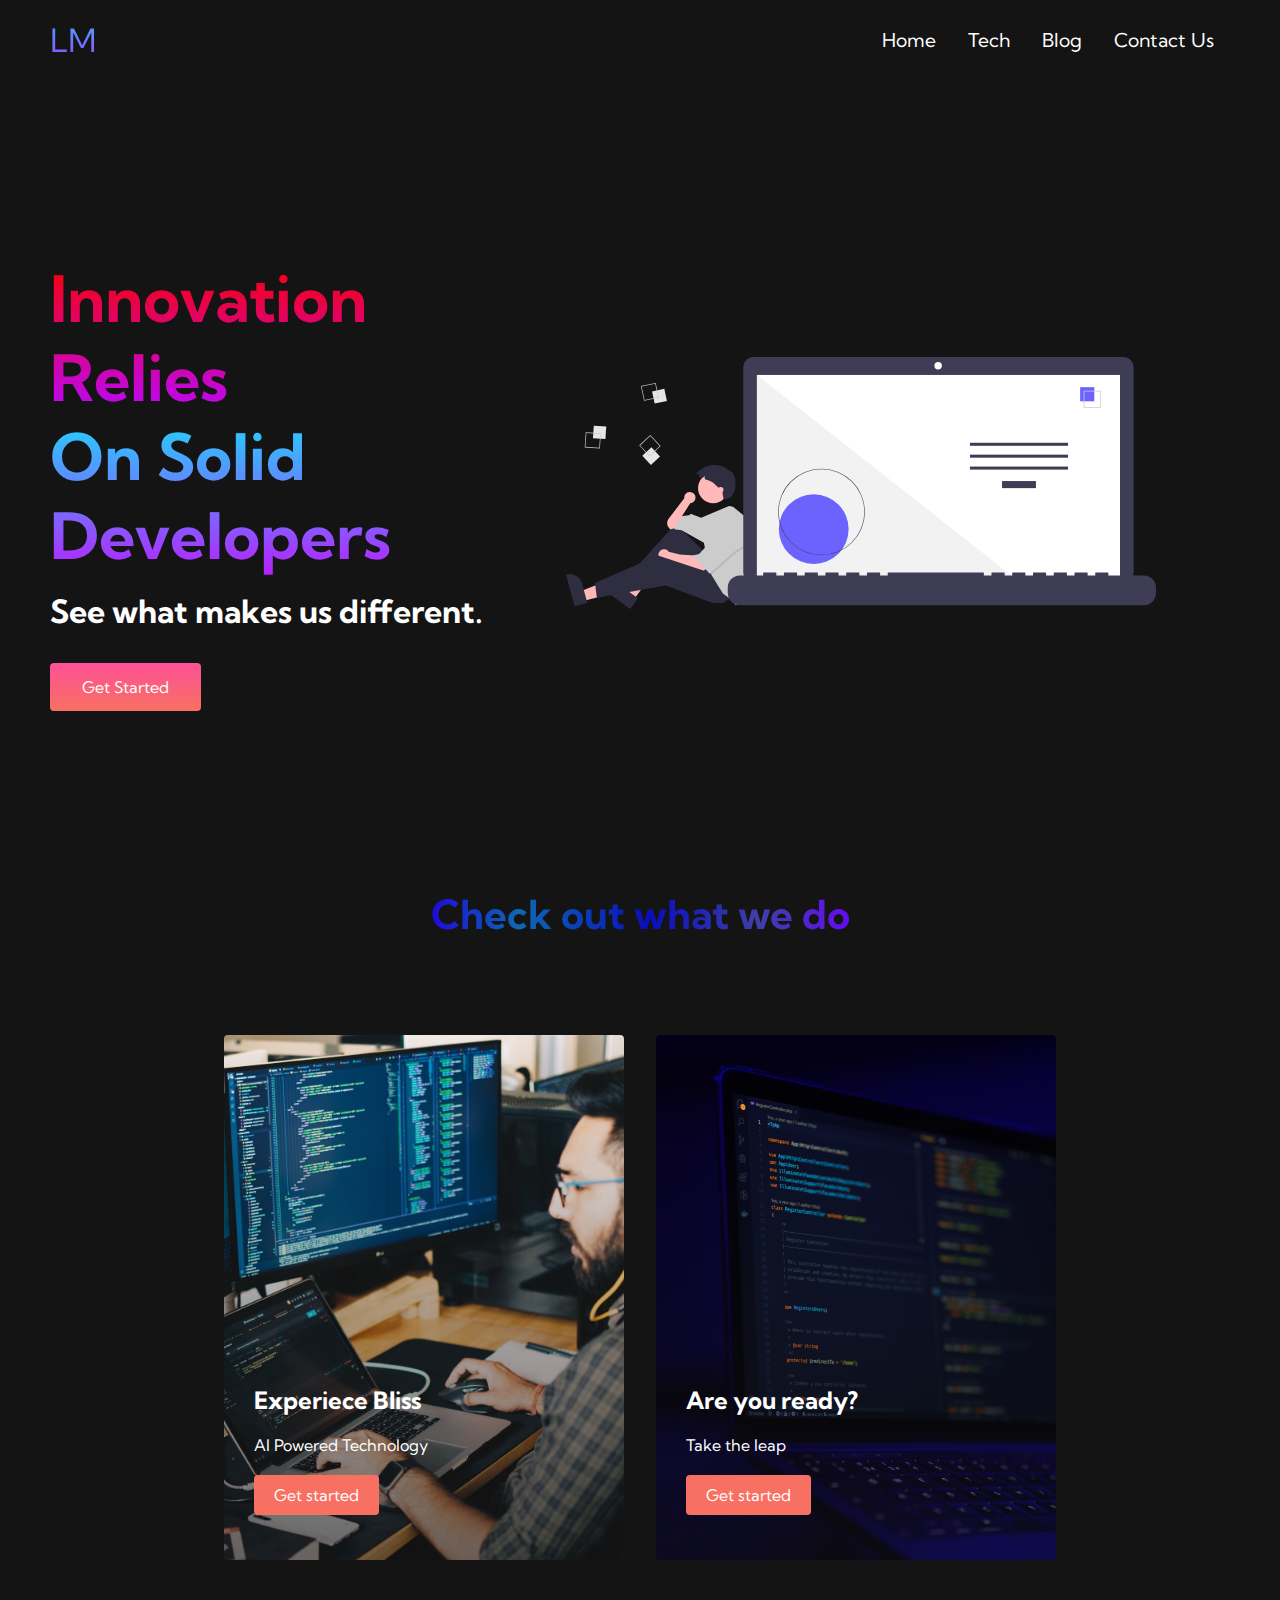
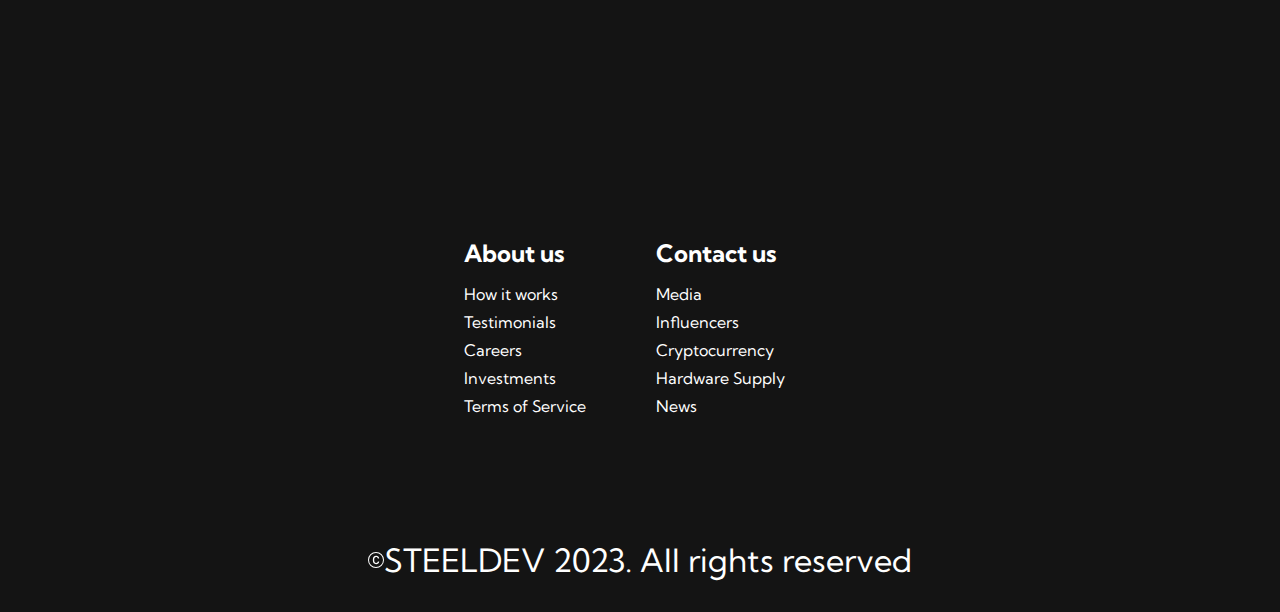
==== Portofolio-luis/index.html @ 1f808925 "Inicio y primer commit" ====
<!DOCTYPE html>
<html lang="es">

<head>
    <meta charset="UTF-8">
    <meta http-equiv="X-UA-Compatible" content="IE=edge">
    <meta name="viewport" content="width=device-width, initial-scale=1.0">
    <link rel="stylesheet" href="CSS/estilos.css">
    <link rel="preconnect" href="https://fonts.googleapis.com">
    <link rel="preconnect" href="https://fonts.gstatic.com" crossorigin>
    <link href="https://fonts.googleapis.com/css2?family=Kumbh+Sans:wght@300&display=swap" rel="stylesheet">
    <title>Portofolio Luis</title>
</head>

<body>
    <nav class="navbar">
        <div class="navbar__contenedor">
            <a href="#" id="navbar__logo">LM</a>
            <div class="navbar__toggle" id="mobile-menu">
                <span class="barra"></span>
                <span class="barra"></span>
                <span class="barra"></span>
            </div>
            <ul class="navbar__menu">
                <li class="navbar__item">
                    <a href="#" class="navbar__links">Home</a>
                </li>
                <li class="navbar__item">
                    <a href="#" class="navbar__links">Tech</a>
                </li>
                <li class="navbar__item">
                    <a href="#" class="navbar__links">Blog</a>
                </li>
                <li class="navbar__item">
                    <a href="#" class="navbar__links">Contact Us</a>
                </li>
            </ul>
        </div>
    </nav>

    <div class="main">
        <div class="main__contenedor">
            <div class="main__contenido">
                <h1>Innovation Relies</h1>
                <h2>On Solid Developers</h2>
                <p>See what makes us different.</p>
                <button class="main__boton"><a href="#">Get Started</a></button>
            </div>
            <div class="main__imagen--contenedor">
                <img src="./imgs/pic1.svg" alt="pic" id="main__imagen">
            </div>
        </div>
    </div>

    <div class="servicios">
        <h1>Check out what we do</h1>
        <div class="servicios__contenedor">
            <div class="servicios__carta">
                <h2>Experiece Bliss</h2>
                <p>AI Powered Technology</p>
                <button>Get started</button>
            </div>
            <div class="servicios__carta">
                <h2>Are you ready?</h2>
                <p> Take the leap</p>
                <button>Get started</button>
            </div>
        </div>
    </div>

    <div class="footer__contenedor">
        <div class="footer__links">
            <div class="footer__link--wrapper">
                <div class="footer__link--items">
                    <h2>About us</h2>
                    <a href="#">How it works</a>
                    <a href="#">Testimonials</a>
                    <a href="#">Careers</a>
                    <a href="#">Investments</a>
                    <a href="#">Terms of Service</a>
                </div>
                <div class="footer__link--items">
                    <h2>Contact us</h2>
                    <a href="#">Media</a>
                    <a href="#">Influencers</a>
                    <a href="#">Cryptocurrency</a>
                    <a href="#">Hardware Supply</a>
                    <a href="#">News</a>
                </div>
            </div>
        </div>
        <div class="footer-logo">
            <p class="footer__logo"><svg xmlns="http://www.w3.org/2000/svg" width="16" height="16" fill="currentColor" class="bi bi-c-circle" viewBox="0 0 16 16">
              <path d="M1 8a7 7 0 1 0 14 0A7 7 0 0 0 1 8Zm15 0A8 8 0 1 1 0 8a8 8 0 0 1 16 0ZM8.146 4.992c-1.212 0-1.927.92-1.927 2.502v1.06c0 1.571.703 2.462 1.927 2.462.979 0 1.641-.586 1.729-1.418h1.295v.093c-.1 1.448-1.354 2.467-3.03 2.467-2.091 0-3.269-1.336-3.269-3.603V7.482c0-2.261 1.201-3.638 3.27-3.638 1.681 0 2.935 1.054 3.029 2.572v.088H9.875c-.088-.879-.768-1.512-1.729-1.512Z"/>
            </svg>STEELDEV 2023. All rights reserved</p>
      </div>
    </div>
    

    <script src="./JS/app.js"></script>
</body>

</html>
---- Portofolio-luis/CSS/estilos.css ----
*{
    box-sizing: border-box;
    margin: 0;
    padding: 0;
    font-family: 'Kumbh Sans', sans-serif;
}

.navbar{
    background: #141414;
    height: 5rem;
    display: flex;
    justify-content: center;
    align-items: center;
    font-size: 1.2rem;
    position: sticky;
    top: 0;
    z-index: 999;
}

.navbar__contenedor{
    display: flex;
    justify-content: space-between;
    height: 80px;
    z-index: 1;
    width: 100%;
    max-width: 1300px;
    margin: 0 auto;
    padding: 0 50px;
}

#navbar__logo{
    display: flex;
    align-items: center;
    background-color: aqua;
    background-image: linear-gradient(to top, #b721ff 0%, #21d4fd 100%);
    background-size: 100%;
    -webkit-background-clip: text;
    -moz-background-clip: text;
    -webkit-text-fill-color: transparent;
    -moz-text-fill-color: transparent;
    cursor: pointer;
    text-decoration: none;
    font-size: 2rem;
}


.navbar__menu{
    display: flex;
    align-items: center;
    list-style: none;
    text-align: center;
}

.navbar-item{
    height: 5rem;
}

.navbar__links{
    color: #fff;
    display: flex;
    align-items: center;
    justify-content: center;
    text-decoration: none;
    padding: 0 1rem;
    height: 100%;
}

.navbar__links:hover{
    color: blue;
    transition: all 0.5s ease;
}

@media screen and (max-width:960px) {
    .navbar__contenedor{
        display: flex;
        justify-content: space-between;
        height: 80px;
        z-index: 1;
        width: 100%;
        max-width: 1300px;
        padding: 0;
    }

    .navbar__menu{
        display: grid;
        grid-template-columns: auto;
        margin: 0;
        width: 100%;
        position: absolute;
        top: -62.5rem;
        opacity: 0;
        transition: all 0.5s ease;
        height: 50vh;
        z-index: -1;
        background-color: #a8c40b;
    }

    .navbar__menu.activo{
        background-color: #141414;
        top:100%;
        opacity: 1;
        transition: all 0.5s ease;
        z-index: 99;
        height: 50vh;
        font-size: 1.6rem;
    }

    #navbar__logo{
        padding-left: 25px;
    }

    .navbar__toggle .barra{
        width: 25px;
        height: 3px;
        margin: 5px auto;
        transition: all 0.5s ease-in-out;
        background: #fff; 
    }

    .navbar__item{
        width: 100%;
    }

    .navbar__links{
        text-align: center;
        padding: 2rem;
        width: 100%;
        display: table;
    }

    #mobile-menu{
        position: absolute;
        top: 20%;
        right: 5%;
        transform: translate(5%, 20%);
    }

    .navbar__toggle .barra{
        display: block;
        cursor: pointer;
    }

    #mobile-menu.is-activo .barra:nth-child(2){
        opacity: 0;
    }
    #mobile-menu.is-activo .barra:nth-child(1){
        transform: translateY(8px) rotate(45deg);
    }
    #mobile-menu.is-activo .barra:nth-child(3){
        transform: translateY(-8px) rotate(-45deg);
    }
}

/*Hero*/

.main{
    background-color: #141414;
}

.main__contenedor{
    display: flex;
    flex-direction: row;
    align-items: center;
    justify-self: center;
    margin: 0 auto;
    height: 90vh;
    background-color: #141414;
    z-index: 1;
    width: 100%;
    max-width: 1300px;
    padding: 0 50px;
}

.main__contenido h1{
    font-size: 4rem;
    background-color: aqua;
    background-image: linear-gradient(to top, #b908ff 0%, #fa0000 100%);
    background-size: 100%;
    -webkit-background-clip: text;
    -moz-background-clip: text;
    -webkit-text-fill-color: transparent;
    -moz-text-fill-color: transparent;
}

.main__contenido h2{
    font-size: 4rem;
    background-color: aqua;
    background-image: linear-gradient(to top, #b721ff 0%, #21d4fd 100%);
    background-size: 100%;
    -webkit-background-clip: text;
    -moz-background-clip: text;
    -webkit-text-fill-color: transparent;
    -moz-text-fill-color: transparent;
}

.main__contenido p{
    margin-top: 1rem;
    font-size: 2rem;
    font-weight: 700;
    color: #fff;
}

.main__boton{
    font-size: 1rem;
    background-image: linear-gradient(to top, #f77062 0%, #fe5196 100%);
    padding: 14px 32px;
    border: none;
    border-radius: 4px;
    color: #fff;
    margin-top: 2rem;
    cursor: pointer;
    position: relative;
    transition: all 0.5s;
    outline: none;
}

.main__boton a{
    position: relative;
    z-index: 2;
    color: #fff;
    text-decoration: none;
}

.main__boton:after{
    position: absolute;
    content: '';
    top: 0;
    left: 0;
    width: 0;
    height: 100%;
    background: #4837ff;
    transition: all 0.5s;
    border-radius: 4px;
}

.main__boton:hover{
    color: #fff;
}

.main__boton:hover:after{
    width: 100%;

}

.main__imagen--contenedor{
    text-align: center;
}

#main__imagen{
    height: 80%;
    width: 80%;
}

/*Responsive*/

@media screen and (max-width:768px) {
    .main__contenedor{
        display: grid;
        grid-template-columns: auto;
        align-items: center;
        justify-self: center;
        width: 100%;
        margin: 0 auto;
        height: 90vh;
    }

    .main__contenido{
        text-align: center;
        margin-bottom: 4rem;
    }

    .main__contenido h1{
        font-size: 2.5rem;
        margin-top: 2rem;
    }

    .main__contenido h2{
        font-size: 3rem;
    }

    .main__contenido p{
        margin-top: 1rem;
        font-size: 1.5rem;
    }
}

@media screen and (max-width: 480px) {
    .main__contenido h1{
        font-size: 2rem;
        margin-top: 3rem;
    }

    .main__contenido h2{
        font-size: 2rem;
    }

    .main__contenido p{
        margin-top: 2rem;
        font-size: 1.5rem;
    }

    .main__boton{
        padding: 12px 36px;
        margin: 2.5rem 0;
    }
}

/*Servicios*/

.servicios{
    background: #141414;
    display: flex;
    flex-direction: column;
    align-items: center;
    height: 100vh;
}

.servicios h1{
    background-color: #ff8177;
    background-image: linear-gradient(
        to right,
        #7797ff 0%,
        #1e0ad8 0%, 
        #0e68b3 21%, 
        #0a0dbe 52%, 
        #3e40a8 78%, 
        #630bf1 100%
        );
        background-size: 100%;
        margin-bottom: 5rem;
        font-size: 2.5rem;
        -webkit-background-clip: text;
        -moz-background-clip: text;
        -webkit-text-fill-color: transparent;
        -moz-text-fill-color: transparent;
}

.servicios__contenedor{
    display: flex;
    justify-content: center;
    flex-wrap: wrap;
}

.servicios__carta{
    margin: 1rem;
    height: 525px;
    width: 400px;
    border-radius: 4px;
    background-image: linear-gradient(
        to bottom,
        rgba(0,0,0,0) 0%,
        rgba(17,17, 17,0.6) 100%
        ),
         url('../imgs/img2.jpg');
    background-size: cover;
    position: relative;
    color: #fff;
}


.servicios__carta:nth-child(2){
    background-image: linear-gradient(
        to bottom,
        rgba(0,0,0,0) 0%,
        rgba(17,17, 17,0.6) 100%
        ),
         url('../imgs/img3.jpg');
    background-size: cover;
    position: relative;
    color: #fff;
}

.servicios h2{
    position: absolute;
    top: 350px;   
    left: 30px; 
}

.servicios__carta p{
    position: absolute;
    top: 400px;
    left: 30px;
}

.servicios__carta button{
    color: #fff;
    padding: 10px 20px;
    border: none;
    outline: none;
    border-radius: 4px;
    background: #f77062;
    position: absolute;
    top: 440px;
    left: 30px;
    font-size: 1rem;
    cursor: pointer;
}

.servicios__carta:hover{
    transform: scale(1.075);
    transition: 0.5s ease-in;
    cursor: pointer;
}

@media screen and(max-width:960px) {
    .servicios{
        height: 1600px;
    }

    .servicios h1{
        font-size: 2rem;
        margin-top: 12rem;
    }
}

@media screen and (max-width: 480px) {
    .servicios{
        height: 1400px;
    }
    .servicios h1{
        font-size: 1.2rem;
    }

    .servicios__carta{
        width: 300px;
    }
}


/*Footer*/

.footer__contenedor{
    background-color: #141414;
    padding: 2rem 0;
    display: flex;
    flex-direction: column;
    justify-content: center;
    align-items: center;
}

.footer__logo{
    color: #fff;
    display: flex;
    align-items: center;
    cursor: pointer;
    text-decoration: none;
    font-size: 2rem;
}

.footer__links{
    width: 100%;
    max-width: 1000px;
    display: flex;
    justify-content: center;
}

.footer__link--wrapper{
    display: flex;
    margin-bottom: 100px;
}

.footer__link--items{
    display: flex;
    flex-direction: column;
    align-items: flex-start;
    margin: 16px;
    text-align: left;
    width: 160px;
    box-sizing: border-box;
}

.footer__link--items h2{
    margin-bottom: 16px;
}

.footer__link--items > h2{
    color: #fff;
}

.footer__link--items a{
    color: #fff;
    text-decoration: none;
    margin-bottom: 0.5rem;
}

.footer__link--items a:hover{
    color: #e9e9e9;
    transition: 0.3s ease-out;
}

.footer__derechos p{
    color: #fff;
    text-align: center;
}

@media screen and (max-width:820px) {
    .footer__links{
        padding-top: 1rem;
    }

    #footer__logo{
        margin-bottom: 2rem;
    }

    .footer__link--wrapper{
        font-size: 1.2em;
        flex-direction: row;
        margin-bottom: 40px;
    }
}

@media screen and (max-width:480px) {
    .footer__links--items{
        margin: 0;
        padding: 10px;
        width: 100%;
    }

    #footer__logo{
        margin-bottom: 2rem;
    }

    .footer__link--wrapper{
        flex-direction: column;
    }
}
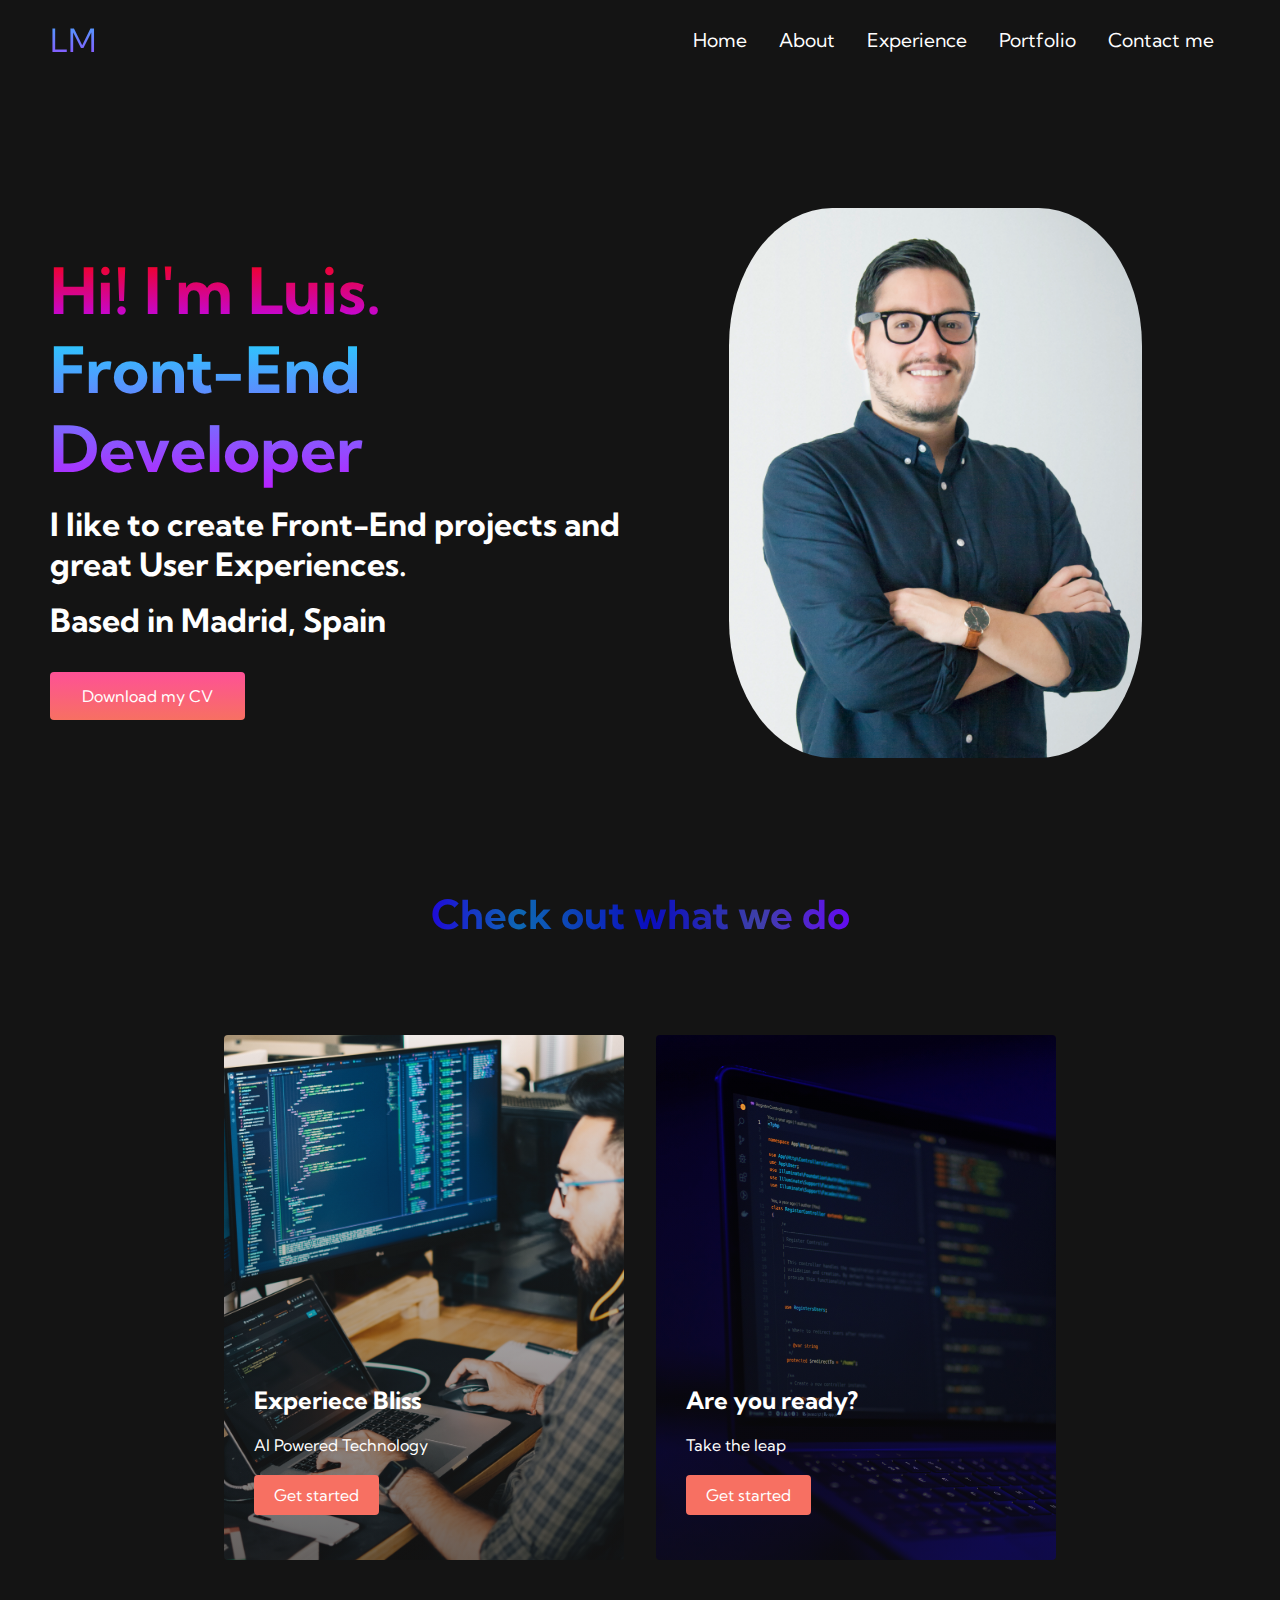
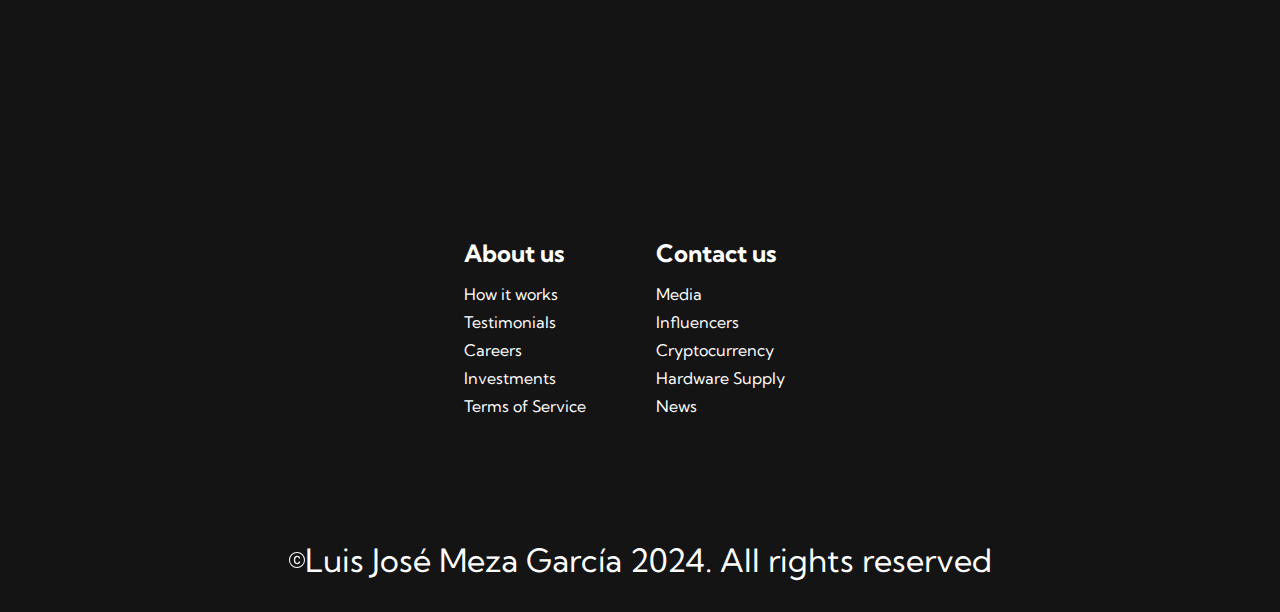
==== commit f7287c75: "commit 02 - 12/11/2024" ====
--- a/Portofolio-luis/index.html
+++ b/Portofolio-luis/index.html
@@ -23,16 +23,19 @@
             </div>
             <ul class="navbar__menu">
                 <li class="navbar__item">
-                    <a href="#" class="navbar__links">Home</a>
+                    <a href="index.html" class="navbar__links">Home</a>
                 </li>
                 <li class="navbar__item">
-                    <a href="#" class="navbar__links">Tech</a>
+                    <a href="#" class="navbar__links">About</a>
                 </li>
                 <li class="navbar__item">
-                    <a href="#" class="navbar__links">Blog</a>
+                    <a href="#" class="navbar__links">Experience</a>
                 </li>
                 <li class="navbar__item">
-                    <a href="#" class="navbar__links">Contact Us</a>
+                    <a href="#" class="navbar__links">Portfolio</a>
+                </li>
+                <li class="navbar__item">
+                    <a href="#" class="navbar__links">Contact me</a>
                 </li>
             </ul>
         </div>
@@ -41,13 +44,14 @@
     <div class="main">
         <div class="main__contenedor">
             <div class="main__contenido">
-                <h1>Innovation Relies</h1>
-                <h2>On Solid Developers</h2>
-                <p>See what makes us different.</p>
-                <button class="main__boton"><a href="#">Get Started</a></button>
+                <h1>Hi! I'm Luis.</h1>
+                <h2>Front-End Developer</h2>
+                <p>I like to create Front-End projects and great User Experiences.</p>
+                <p>Based in Madrid, Spain</p>
+                <button class="main__boton"><a href="#">Download my CV</a></button>
             </div>
             <div class="main__imagen--contenedor">
-                <img src="./imgs/pic1.svg" alt="pic" id="main__imagen">
+                <img src="./imgs/foto-luis.jpg" alt="pic" id="main__imagen">
             </div>
         </div>
     </div>
@@ -92,7 +96,7 @@
         <div class="footer-logo">
             <p class="footer__logo"><svg xmlns="http://www.w3.org/2000/svg" width="16" height="16" fill="currentColor" class="bi bi-c-circle" viewBox="0 0 16 16">
               <path d="M1 8a7 7 0 1 0 14 0A7 7 0 0 0 1 8Zm15 0A8 8 0 1 1 0 8a8 8 0 0 1 16 0ZM8.146 4.992c-1.212 0-1.927.92-1.927 2.502v1.06c0 1.571.703 2.462 1.927 2.462.979 0 1.641-.586 1.729-1.418h1.295v.093c-.1 1.448-1.354 2.467-3.03 2.467-2.091 0-3.269-1.336-3.269-3.603V7.482c0-2.261 1.201-3.638 3.27-3.638 1.681 0 2.935 1.054 3.029 2.572v.088H9.875c-.088-.879-.768-1.512-1.729-1.512Z"/>
-            </svg>STEELDEV 2023. All rights reserved</p>
+            </svg>Luis José Meza García 2024. All rights reserved</p>
       </div>
     </div>
     
--- a/Portofolio-luis/CSS/estilos.css
+++ b/Portofolio-luis/CSS/estilos.css
@@ -171,6 +171,10 @@
     padding: 0 50px;
 }
 
+.main__contenido{
+    width: 50%;
+}
+
 .main__contenido h1{
     font-size: 4rem;
     background-color: aqua;
@@ -243,12 +247,14 @@
 }
 
 .main__imagen--contenedor{
+    width: 50%;
     text-align: center;
 }
 
 #main__imagen{
-    height: 80%;
-    width: 80%;
+    height: 70%;
+    width: 70%;
+    border-radius: 25%;
 }
 
 /*Responsive*/
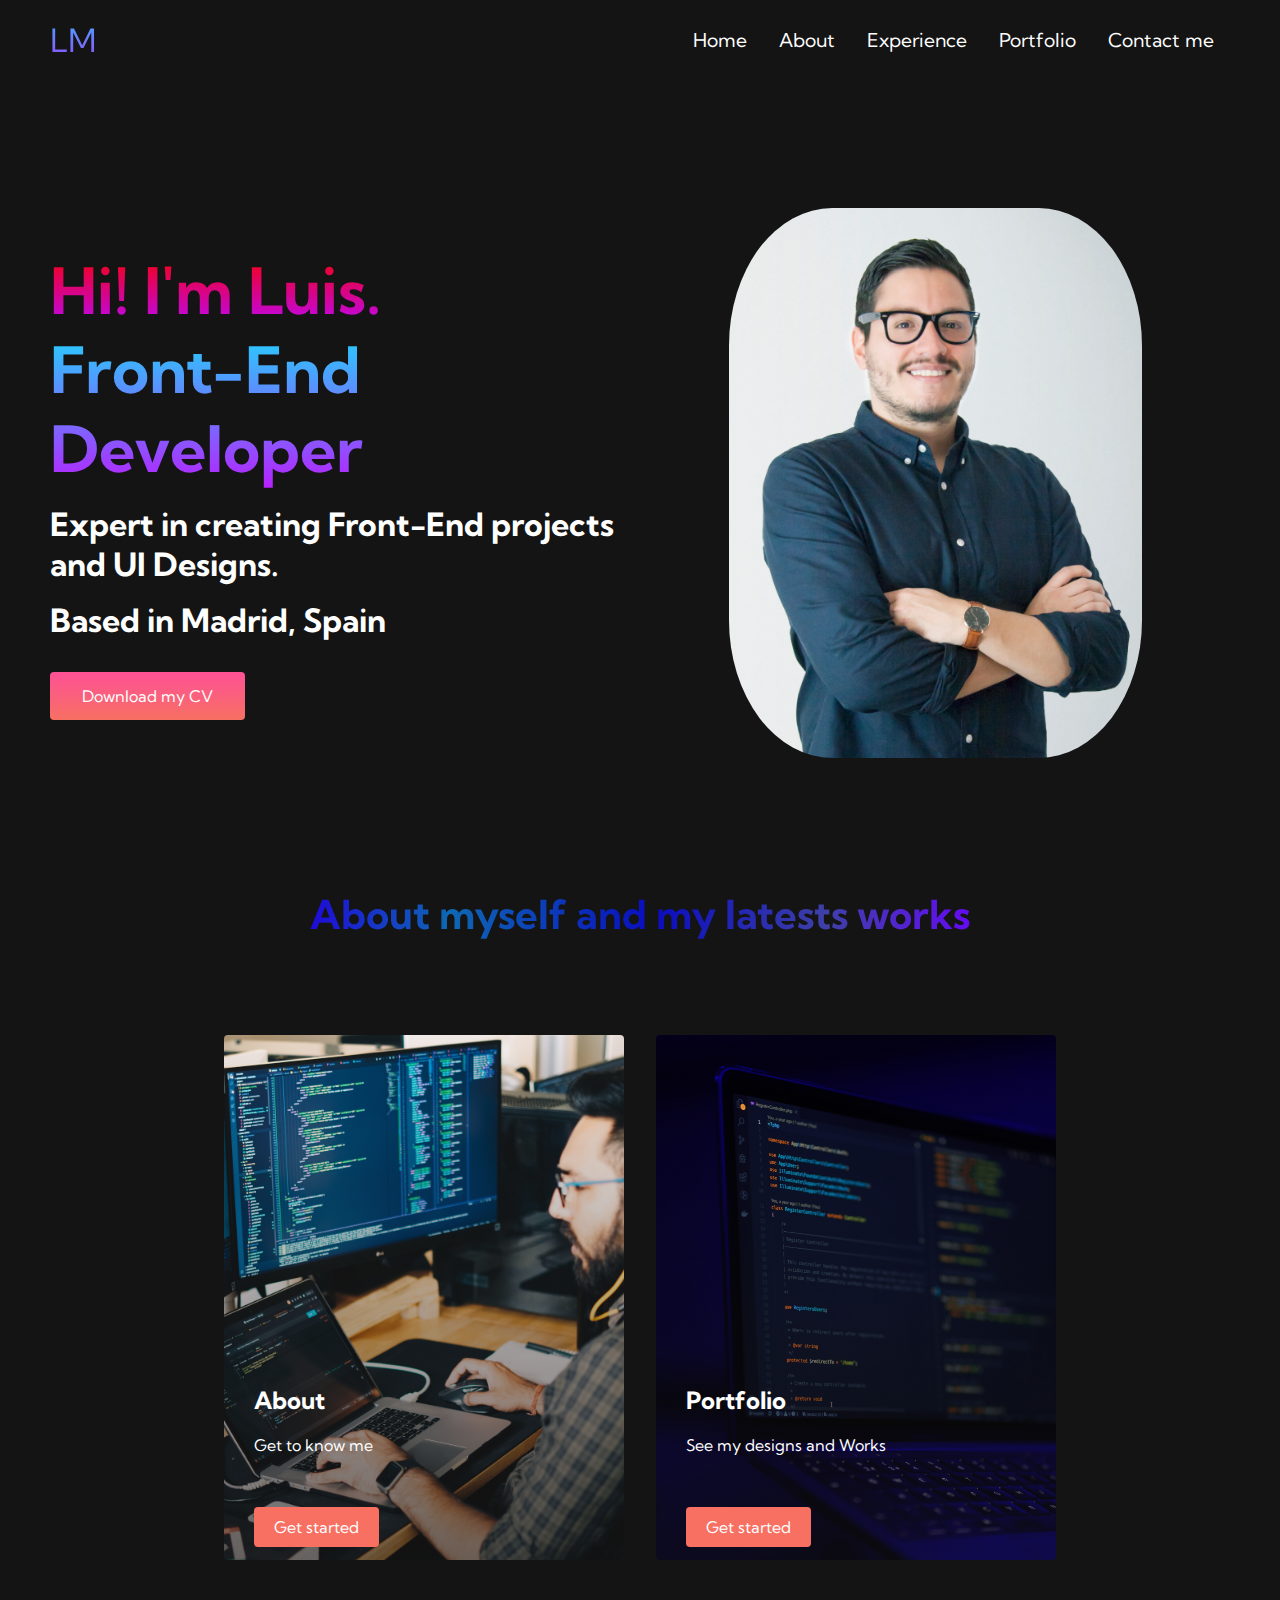
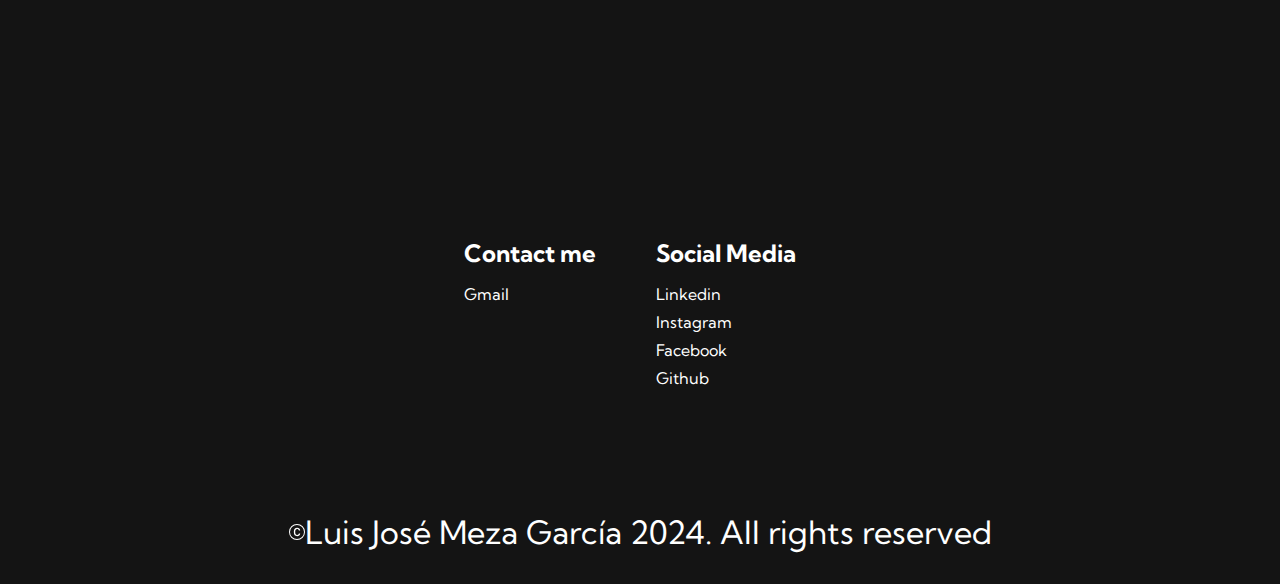
==== commit 02b6e663: "commit 13/11/2024" ====
--- a/Portofolio-luis/index.html
+++ b/Portofolio-luis/index.html
@@ -5,6 +5,7 @@
     <meta charset="UTF-8">
     <meta http-equiv="X-UA-Compatible" content="IE=edge">
     <meta name="viewport" content="width=device-width, initial-scale=1.0">
+    <link rel="icon" type="image/png" href="./imgs/icono-website.png">
     <link rel="stylesheet" href="CSS/estilos.css">
     <link rel="preconnect" href="https://fonts.googleapis.com">
     <link rel="preconnect" href="https://fonts.gstatic.com" crossorigin>
@@ -46,7 +47,7 @@
             <div class="main__contenido">
                 <h1>Hi! I'm Luis.</h1>
                 <h2>Front-End Developer</h2>
-                <p>I like to create Front-End projects and great User Experiences.</p>
+                <p>Expert in creating Front-End projects and UI Designs.</p>
                 <p>Based in Madrid, Spain</p>
                 <button class="main__boton"><a href="#">Download my CV</a></button>
             </div>
@@ -57,17 +58,17 @@
     </div>
 
     <div class="servicios">
-        <h1>Check out what we do</h1>
+        <h1>About myself and my latests works</h1>
         <div class="servicios__contenedor">
             <div class="servicios__carta">
-                <h2>Experiece Bliss</h2>
-                <p>AI Powered Technology</p>
-                <button>Get started</button>
+                <h2>About</h2>
+                <p>Get to know me</p>
+                <button class="main__boton"><a href="#">Get started</a></button>
             </div>
             <div class="servicios__carta">
-                <h2>Are you ready?</h2>
-                <p> Take the leap</p>
-                <button>Get started</button>
+                <h2>Portfolio</h2>
+                <p> See my designs and Works</p>
+                <button class="main__boton"><a href="#">Get started</a></button>
             </div>
         </div>
     </div>
@@ -76,20 +77,16 @@
         <div class="footer__links">
             <div class="footer__link--wrapper">
                 <div class="footer__link--items">
-                    <h2>About us</h2>
-                    <a href="#">How it works</a>
-                    <a href="#">Testimonials</a>
-                    <a href="#">Careers</a>
-                    <a href="#">Investments</a>
-                    <a href="#">Terms of Service</a>
+                    <h2>Contact me</h2>
+                    <a href="#">Gmail</a>
+                    <a href="#"></a>
                 </div>
                 <div class="footer__link--items">
-                    <h2>Contact us</h2>
-                    <a href="#">Media</a>
-                    <a href="#">Influencers</a>
-                    <a href="#">Cryptocurrency</a>
-                    <a href="#">Hardware Supply</a>
-                    <a href="#">News</a>
+                    <h2>Social Media </h2>
+                    <a href="#">Linkedin</a>
+                    <a href="#">Instagram</a>
+                    <a href="#">Facebook</a>
+                    <a href="#">Github</a>
                 </div>
             </div>
         </div>
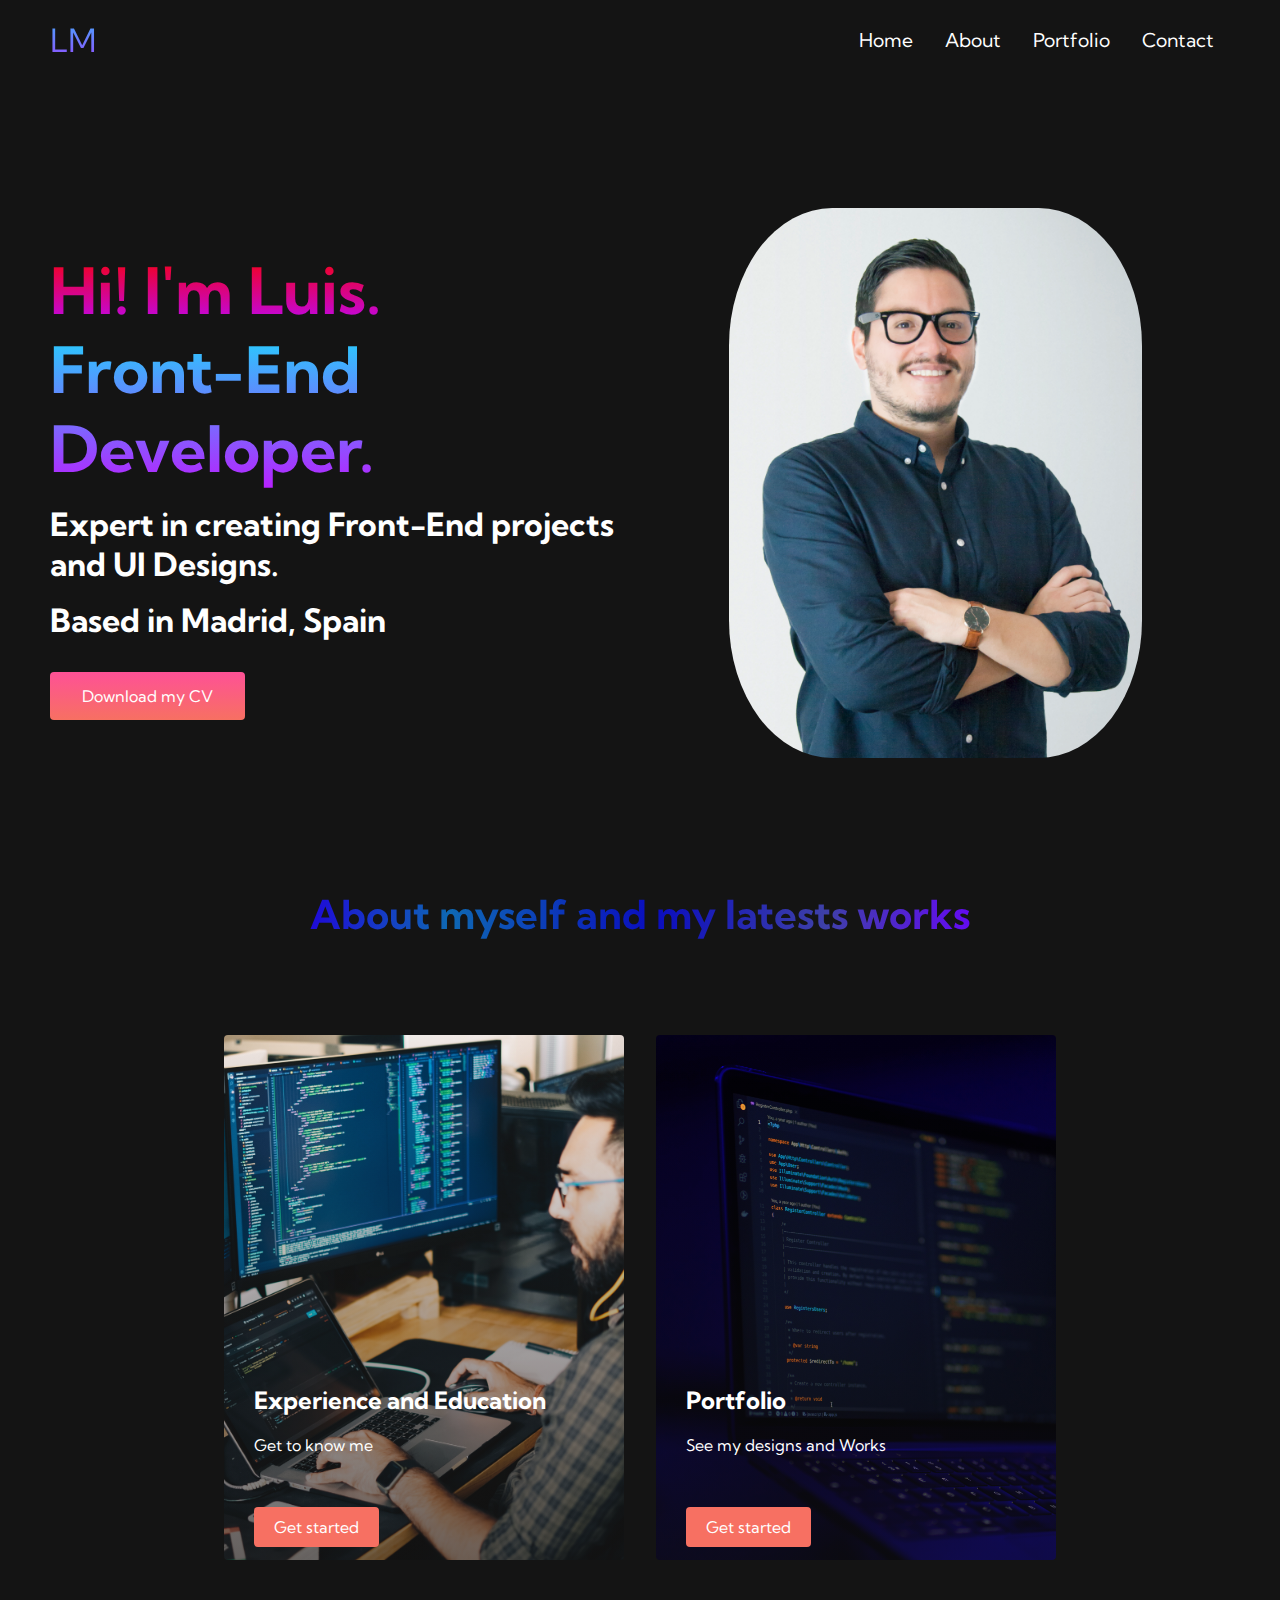
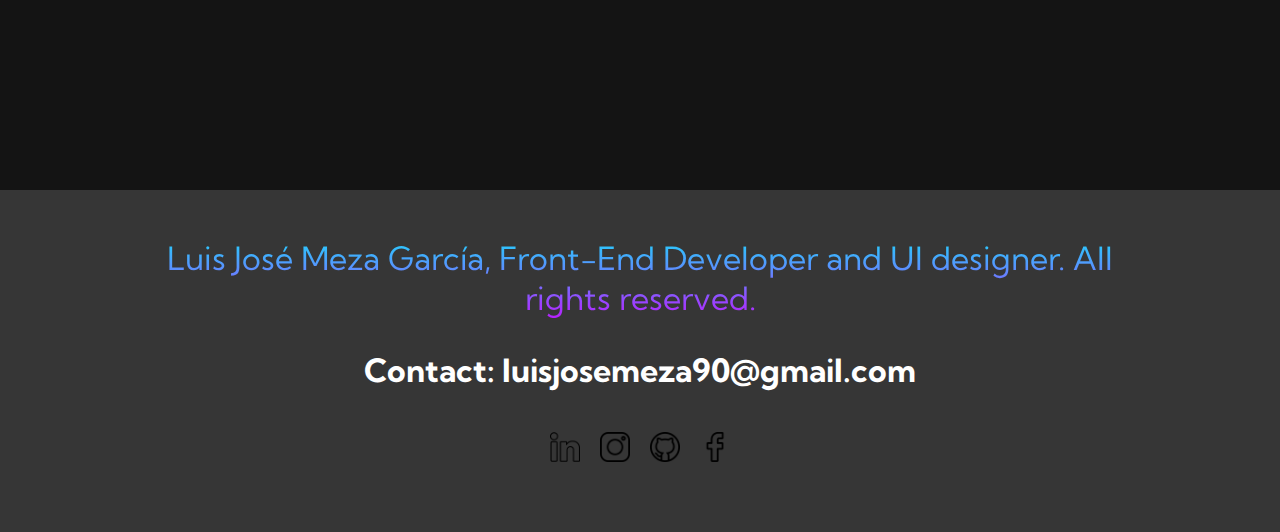
==== commit b78f9c04: "commit dia 3 14/11/2024" ====
--- a/Portofolio-luis/index.html
+++ b/Portofolio-luis/index.html
@@ -6,7 +6,7 @@
     <meta http-equiv="X-UA-Compatible" content="IE=edge">
     <meta name="viewport" content="width=device-width, initial-scale=1.0">
     <link rel="icon" type="image/png" href="./imgs/icono-website.png">
-    <link rel="stylesheet" href="CSS/estilos.css">
+    <link rel="stylesheet" href="CSS/estilos-index.css">
     <link rel="preconnect" href="https://fonts.googleapis.com">
     <link rel="preconnect" href="https://fonts.gstatic.com" crossorigin>
     <link href="https://fonts.googleapis.com/css2?family=Kumbh+Sans:wght@300&display=swap" rel="stylesheet">
@@ -27,26 +27,23 @@
                     <a href="index.html" class="navbar__links">Home</a>
                 </li>
                 <li class="navbar__item">
-                    <a href="#" class="navbar__links">About</a>
+                    <a href="about.html" class="navbar__links">About</a>
                 </li>
                 <li class="navbar__item">
-                    <a href="#" class="navbar__links">Experience</a>
+                    <a href="#slide-2" class="navbar__links">Portfolio</a>
                 </li>
                 <li class="navbar__item">
-                    <a href="#" class="navbar__links">Portfolio</a>
-                </li>
-                <li class="navbar__item">
-                    <a href="#" class="navbar__links">Contact me</a>
+                    <a href="#slide-3" class="navbar__links">Contact</a>
                 </li>
             </ul>
         </div>
     </nav>
 
-    <div class="main">
+    <div class="main" id="slide-1">
         <div class="main__contenedor">
             <div class="main__contenido">
                 <h1>Hi! I'm Luis.</h1>
-                <h2>Front-End Developer</h2>
+                <h2>Front-End Developer.</h2>
                 <p>Expert in creating Front-End projects and UI Designs.</p>
                 <p>Based in Madrid, Spain</p>
                 <button class="main__boton"><a href="#">Download my CV</a></button>
@@ -57,11 +54,11 @@
         </div>
     </div>
 
-    <div class="servicios">
+    <div class="servicios" id="slide-2">
         <h1>About myself and my latests works</h1>
         <div class="servicios__contenedor">
             <div class="servicios__carta">
-                <h2>About</h2>
+                <h2>Experience and Education</h2>
                 <p>Get to know me</p>
                 <button class="main__boton"><a href="#">Get started</a></button>
             </div>
@@ -73,28 +70,27 @@
         </div>
     </div>
 
-    <div class="footer__contenedor">
+    <div class="footer__contenedor" id="slide-3">
         <div class="footer__links">
             <div class="footer__link--wrapper">
-                <div class="footer__link--items">
-                    <h2>Contact me</h2>
-                    <a href="#">Gmail</a>
-                    <a href="#"></a>
+                <div class="footer-logo">
+                    <p class="footer__logo">Luis José Meza García, Front-End Developer and UI designer. All rights reserved.</p>
                 </div>
                 <div class="footer__link--items">
-                    <h2>Social Media </h2>
-                    <a href="#">Linkedin</a>
-                    <a href="#">Instagram</a>
-                    <a href="#">Facebook</a>
-                    <a href="#">Github</a>
+                    <h2>Contact: luisjosemeza90@gmail.com</h2>
+                </div>
+                <div class="footer__link--items">
+                    
+                        <div class="social__media--icons">
+                            <a href="#"><img src="./imgs/icons/linkedin.png" alt="icono-linkedin"></a>
+                            <a href="#"><img src="./imgs/icons/instagram.png" alt="icono-instagram"></a>
+                            <a href="#"><img src="./imgs/icons/github.png" alt="icono-github"></a>
+                            <a href="#"><img src="./imgs/icons/facebook.png" alt="icono-facebook"></a>
+                        </div>
                 </div>
             </div>
         </div>
-        <div class="footer-logo">
-            <p class="footer__logo"><svg xmlns="http://www.w3.org/2000/svg" width="16" height="16" fill="currentColor" class="bi bi-c-circle" viewBox="0 0 16 16">
-              <path d="M1 8a7 7 0 1 0 14 0A7 7 0 0 0 1 8Zm15 0A8 8 0 1 1 0 8a8 8 0 0 1 16 0ZM8.146 4.992c-1.212 0-1.927.92-1.927 2.502v1.06c0 1.571.703 2.462 1.927 2.462.979 0 1.641-.586 1.729-1.418h1.295v.093c-.1 1.448-1.354 2.467-3.03 2.467-2.091 0-3.269-1.336-3.269-3.603V7.482c0-2.261 1.201-3.638 3.27-3.638 1.681 0 2.935 1.054 3.029 2.572v.088H9.875c-.088-.879-.768-1.512-1.729-1.512Z"/>
-            </svg>Luis José Meza García 2024. All rights reserved</p>
-      </div>
+
     </div>
     
 
--- a/Portofolio-luis/CSS/estilos-index.css
+++ b/Portofolio-luis/CSS/estilos-index.css
@@ -0,0 +1,569 @@
+*{
+    box-sizing: border-box;
+    margin: 0;
+    padding: 0;
+    font-family: 'Kumbh Sans', sans-serif;
+}
+
+html{
+    scroll-behavior: smooth;
+}
+
+.navbar{
+    background: #141414;
+    height: 5rem;
+    display: flex;
+    justify-content: center;
+    align-items: center;
+    font-size: 1.2rem;
+    position: sticky;
+    top: 0;
+    z-index: 999;
+}
+
+.navbar__contenedor{
+    display: flex;
+    justify-content: space-between;
+    height: 80px;
+    z-index: 1;
+    width: 100%;
+    max-width: 1300px;
+    margin: 0 auto;
+    padding: 0 50px;
+}
+
+#navbar__logo{
+    display: flex;
+    align-items: center;
+    background-color: aqua;
+    background-image: linear-gradient(to top, #b721ff 0%, #21d4fd 100%);
+    background-size: 100%;
+    -webkit-background-clip: text;
+    -moz-background-clip: text;
+    -webkit-text-fill-color: transparent;
+    -moz-text-fill-color: transparent;
+    cursor: pointer;
+    text-decoration: none;
+    font-size: 2rem;
+}
+
+
+.navbar__menu{
+    display: flex;
+    align-items: center;
+    list-style: none;
+    text-align: center;
+}
+
+.navbar-item{
+    height: 5rem;
+}
+
+.navbar__links{
+    color: #fff;
+    display: flex;
+    align-items: center;
+    justify-content: center;
+    text-decoration: none;
+    padding: 0 1rem;
+    height: 100%;
+}
+
+.navbar__links:hover{
+    color: blue;
+    transition: all 0.5s ease;
+}
+
+@media screen and (max-width:960px) {
+    .navbar__contenedor{
+        display: flex;
+        justify-content: space-between;
+        height: 80px;
+        z-index: 1;
+        width: 100%;
+        max-width: 1300px;
+        padding: 0;
+    }
+
+    .navbar__menu{
+        display: grid;
+        grid-template-columns: auto;
+        margin: 0;
+        width: 100%;
+        position: absolute;
+        top: -62.5rem;
+        opacity: 0;
+        transition: all 0.5s ease;
+        height: 50vh;
+        z-index: -1;
+        background-color: #a8c40b;
+    }
+
+    .navbar__menu.activo{
+        background-color: #141414;
+        top:100%;
+        opacity: 1;
+        transition: all 0.5s ease;
+        z-index: 99;
+        height: 50vh;
+        font-size: 1.6rem;
+    }
+
+    #navbar__logo{
+        padding-left: 25px;
+    }
+
+    .navbar__toggle .barra{
+        width: 25px;
+        height: 3px;
+        margin: 5px auto;
+        transition: all 0.5s ease-in-out;
+        background: #fff; 
+    }
+
+    .navbar__item{
+        width: 100%;
+    }
+
+    .navbar__links{
+        text-align: center;
+        padding: 2rem;
+        width: 100%;
+        display: table;
+    }
+
+    #mobile-menu{
+        position: absolute;
+        top: 20%;
+        right: 5%;
+        transform: translate(5%, 20%);
+    }
+
+    .navbar__toggle .barra{
+        display: block;
+        cursor: pointer;
+    }
+
+    #mobile-menu.is-activo .barra:nth-child(2){
+        opacity: 0;
+    }
+    #mobile-menu.is-activo .barra:nth-child(1){
+        transform: translateY(8px) rotate(45deg);
+    }
+    #mobile-menu.is-activo .barra:nth-child(3){
+        transform: translateY(-8px) rotate(-45deg);
+    }
+}
+
+/*Hero*/
+
+.main{
+    background-color: #141414;
+}
+
+.main__contenedor{
+    display: flex;
+    flex-direction: row;
+    align-items: center;
+    justify-self: center;
+    margin: 0 auto;
+    height: 90vh;
+    background-color: #141414;
+    z-index: 1;
+    width: 100%;
+    max-width: 1300px;
+    padding: 0 50px;
+}
+
+.main__contenido{
+    width: 50%;
+}
+
+.main__contenido h1{
+    font-size: 4rem;
+    background-color: aqua;
+    background-image: linear-gradient(to top, #b908ff 0%, #fa0000 100%);
+    background-size: 100%;
+    -webkit-background-clip: text;
+    -moz-background-clip: text;
+    -webkit-text-fill-color: transparent;
+    -moz-text-fill-color: transparent;
+}
+
+.main__contenido h2{
+    font-size: 4rem;
+    background-color: aqua;
+    background-image: linear-gradient(to top, #b721ff 0%, #21d4fd 100%);
+    background-size: 100%;
+    -webkit-background-clip: text;
+    -moz-background-clip: text;
+    -webkit-text-fill-color: transparent;
+    -moz-text-fill-color: transparent;
+}
+
+.main__contenido p{
+    margin-top: 1rem;
+    font-size: 2rem;
+    font-weight: 700;
+    color: #fff;
+}
+
+.main__boton{
+    font-size: 1rem;
+    background-image: linear-gradient(to top, #f77062 0%, #fe5196 100%);
+    padding: 14px 32px;
+    border: none;
+    border-radius: 4px;
+    color: #fff;
+    margin-top: 2rem;
+    cursor: pointer;
+    position: relative;
+    transition: all 0.5s;
+    outline: none;
+}
+
+.main__boton a{
+    position: relative;
+    z-index: 2;
+    color: #fff;
+    text-decoration: none;
+}
+
+.main__boton:after{
+    position: absolute;
+    content: '';
+    top: 0;
+    left: 0;
+    width: 0;
+    height: 100%;
+    background: #4837ff;
+    transition: all 0.5s;
+    border-radius: 4px;
+}
+
+.main__boton:hover{
+    color: #fff;
+}
+
+.main__boton:hover:after{
+    width: 100%;
+
+}
+
+.main__imagen--contenedor{
+    width: 50%;
+    text-align: center;
+}
+
+#main__imagen{
+    height: 70%;
+    width: 70%;
+    border-radius: 25%;
+}
+
+/*Responsive*/
+
+@media screen and (max-width:768px) {
+    .main__contenedor{
+        display: grid;
+        grid-template-columns: auto;
+        align-items: center;
+        justify-self: center;
+        width: 100%;
+        margin: 0 auto;
+        height: 90vh;
+    }
+
+    .main__contenido{
+        text-align: center;
+        margin-bottom: 4rem;
+    }
+
+    .main__contenido h1{
+        font-size: 2.5rem;
+        margin-top: 2rem;
+    }
+
+    .main__contenido h2{
+        font-size: 3rem;
+    }
+
+    .main__contenido p{
+        margin-top: 1rem;
+        font-size: 1.5rem;
+    }
+}
+
+@media screen and (max-width: 480px) {
+    .main__contenido h1{
+        font-size: 2rem;
+        margin-top: 3rem;
+    }
+
+    .main__contenido h2{
+        font-size: 2rem;
+    }
+
+    .main__contenido p{
+        margin-top: 2rem;
+        font-size: 1.5rem;
+    }
+
+    .main__boton{
+        padding: 12px 36px;
+        margin: 2.5rem 0;
+    }
+}
+
+/*Servicios*/
+
+.servicios{
+    background: #141414;
+    display: flex;
+    flex-direction: column;
+    align-items: center;
+    height: 100vh;
+}
+
+.servicios h1{
+    background-color: #ff8177;
+    background-image: linear-gradient(
+        to right,
+        #7797ff 0%,
+        #1e0ad8 0%, 
+        #0e68b3 21%, 
+        #0a0dbe 52%, 
+        #3e40a8 78%, 
+        #630bf1 100%
+        );
+        background-size: 100%;
+        margin-bottom: 5rem;
+        font-size: 2.5rem;
+        -webkit-background-clip: text;
+        -moz-background-clip: text;
+        -webkit-text-fill-color: transparent;
+        -moz-text-fill-color: transparent;
+}
+
+.servicios__contenedor{
+    display: flex;
+    justify-content: center;
+    flex-wrap: wrap;
+}
+
+.servicios__carta{
+    margin: 1rem;
+    height: 525px;
+    width: 400px;
+    border-radius: 4px;
+    background-image: linear-gradient(
+        to bottom,
+        rgba(0,0,0,0) 0%,
+        rgba(17,17, 17,0.6) 100%
+        ),
+         url('../imgs/img2.jpg');
+    background-size: cover;
+    position: relative;
+    color: #fff;
+}
+
+
+.servicios__carta:nth-child(2){
+    background-image: linear-gradient(
+        to bottom,
+        rgba(0,0,0,0) 0%,
+        rgba(17,17, 17,0.6) 100%
+        ),
+         url('../imgs/img3.jpg');
+    background-size: cover;
+    position: relative;
+    color: #fff;
+}
+
+.servicios h2{
+    position: absolute;
+    top: 350px;   
+    left: 30px; 
+}
+
+.servicios__carta p{
+    position: absolute;
+    top: 400px;
+    left: 30px;
+}
+
+.servicios__carta button{
+    color: #fff;
+    padding: 10px 20px;
+    border: none;
+    outline: none;
+    border-radius: 4px;
+    background: #f77062;
+    position: absolute;
+    top: 440px;
+    left: 30px;
+    font-size: 1rem;
+    cursor: pointer;
+}
+
+.servicios__carta:hover{
+    transform: scale(1.075);
+    transition: 0.5s ease-in;
+    cursor: pointer;
+}
+
+@media screen and(max-width:960px) {
+    .servicios{
+        height: 1600px;
+    }
+
+    .servicios h1{
+        font-size: 2rem;
+        margin-top: 12rem;
+    }
+}
+
+@media screen and (max-width: 480px) {
+    .servicios{
+        height: 1400px;
+    }
+    .servicios h1{
+        font-size: 1.2rem;
+    }
+
+    .servicios__carta{
+        width: 300px;
+    }
+}
+
+
+/*Footer*/
+
+.footer__contenedor{
+    background-color: #363636;
+    padding: 2rem 0;
+    display: flex;
+    flex-direction: column;
+    justify-content: center;
+    align-items: center;
+}
+
+.footer__logo{
+    text-align: center;
+    color: #fff;
+    display: flex;
+    align-items: center;
+    cursor: pointer;
+    text-decoration: none;
+    font-size: 2rem;
+    background-color: aqua;
+    background-image: linear-gradient(to top, #b721ff 0%, #21d4fd 100%);
+    background-size: 100%;
+    -webkit-background-clip: text;
+    -moz-background-clip: text;
+    -webkit-text-fill-color: transparent;
+    -moz-text-fill-color: transparent;
+    margin: 16px;
+}
+.footer__logo p{
+    display: flex;
+    flex-direction: row;
+}
+
+.footer__links{
+    width: 100%;
+    max-width: 1000px;
+    display: flex;
+    justify-content: center;
+}
+
+.footer__link--wrapper{
+    display: flex;
+    align-items: center;
+    flex-direction: column;
+    text-align: center;
+}
+
+.footer__link--items{
+    display: flex;
+    flex-direction: column;
+    margin: 16px;
+    text-align: center;
+    width: auto;
+    box-sizing: border-box;
+}
+
+.footer__link--items h2{
+    font-size: 2rem;
+    text-align: center;
+}
+
+.footer__link--items > h2{
+    color: #fff;
+    
+}
+
+.footer__link--items a{
+    color: #fff;
+    text-decoration: none;
+    margin-bottom: 0.5rem;
+    padding: 10px;
+}
+.footer__link--items img{
+    
+    width: 30px;
+    height: 30px;
+    
+}
+
+/* Social Media */
+
+.social__media--icons{
+    display: flex;
+    flex-direction: row;
+    align-items: center;
+}
+
+.footer__link--items a:hover{
+    color: #e9e9e9;
+    transition: 0.3s ease-out;
+}
+
+.footer__derechos p{
+    color: #fff;
+    text-align: center;
+}
+
+@media screen and (max-width:820px) {
+    .footer__links{
+        padding-top: 1rem;
+    }
+
+    #footer__logo{
+        margin-bottom: 2rem;
+    }
+
+    .footer__link--wrapper{
+        font-size: 1.2em;
+        flex-direction: row;
+        margin-bottom: 40px;
+    }
+}
+
+@media screen and (max-width:480px) {
+    .footer__links--items{
+        margin: 0;
+        padding: 10px;
+        width: 100%;
+    }
+
+    #footer__logo{
+        margin-bottom: 2rem;
+    }
+
+    .footer__link--wrapper{
+        flex-direction: column;
+    }
+}
+
+
